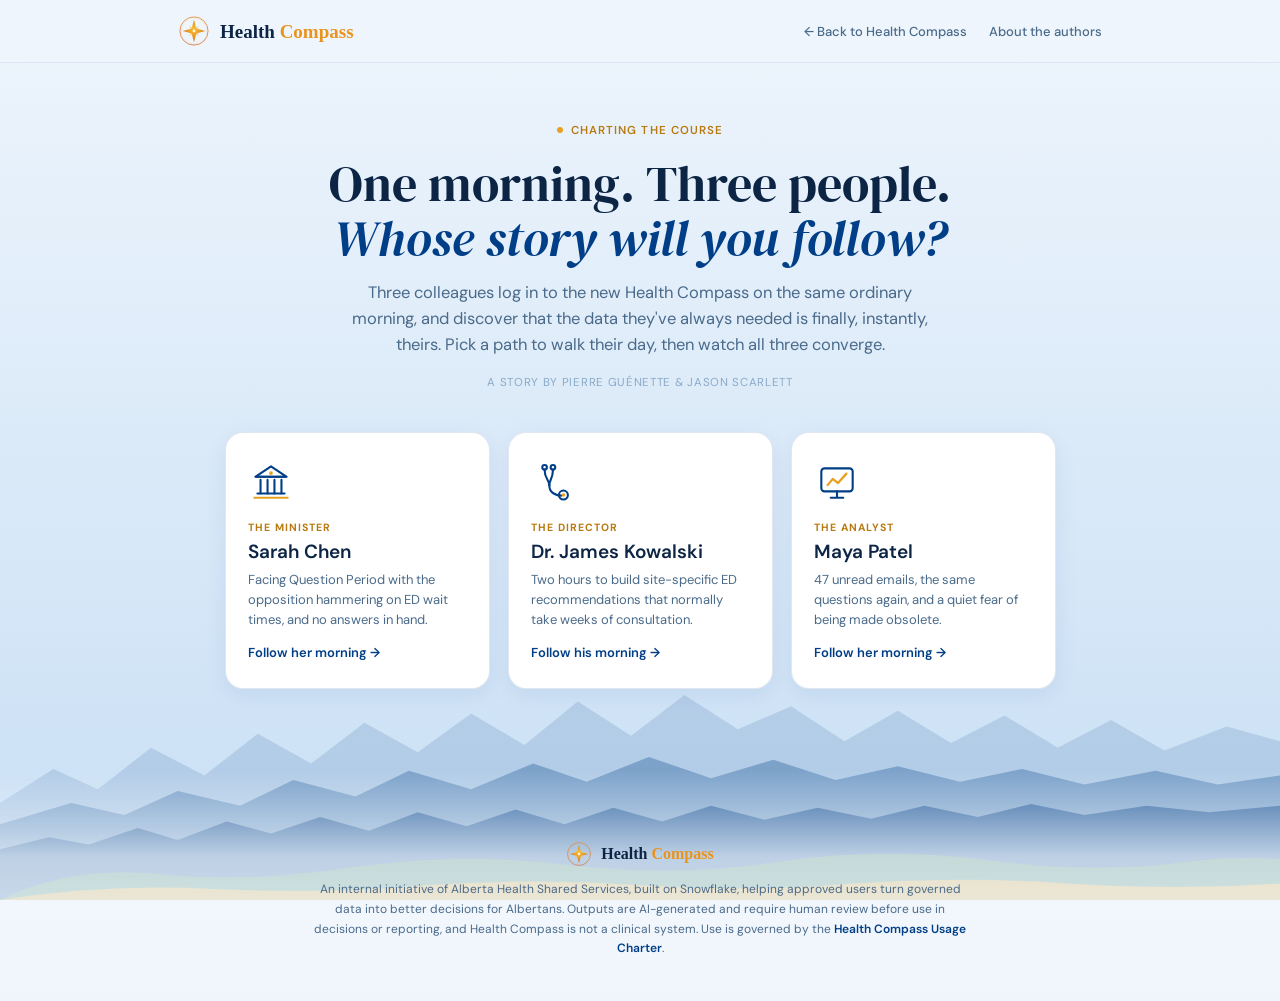
==== charting-the-course.html @ d817d2b7 "final renaming" ====
<!DOCTYPE html>
<html lang="en">
<head>
<meta charset="UTF-8">
<meta name="viewport" content="width=device-width, initial-scale=1.0">
<title>Charting the Course | Alberta's Health Compass</title>
    <link rel="icon" type="image/svg+xml" href="[data-uri]">
<link rel="preconnect" href="https://fonts.googleapis.com">
<link rel="preconnect" href="https://fonts.gstatic.com" crossorigin>
<link href="https://fonts.googleapis.com/css2?family=DM+Sans:opsz,wght@9..40,300;9..40,400;9..40,500;9..40,600&family=DM+Serif+Display:ital@0;1&display=swap" rel="stylesheet">
<style>
*,*::before,*::after{margin:0;padding:0;box-sizing:border-box;}
:root{
  --sky-top:#EEF5FC;--sky-bottom:#C8DFF5;--blue:#003F87;--blue-mid:#1A5EA8;
  --gold:#E8A020;--gold-dark:#B87A10;--brand-orange:#E8941F;--navy:#0D2545;
  --text-muted:#4A6A8A;--text-subtle:#8AAAC8;--white:#fff;--card-border:rgba(0,63,135,0.12);
}
html{scroll-behavior:smooth;}
body{font-family:'DM Sans',sans-serif;color:var(--navy);background:linear-gradient(180deg,var(--sky-top),var(--sky-bottom));background-attachment:fixed;min-height:100vh;display:flex;flex-direction:column;overflow-x:clip;}
.mountains{position:fixed;bottom:0;left:0;right:0;height:240px;pointer-events:none;z-index:0;}
.mountains svg{width:100%;height:100%;display:block;}
.wrap{position:relative;z-index:10;}
.site-footer{position:relative;z-index:10;margin-top:auto;}
.site-footer::before{content:'';position:absolute;inset:0;z-index:-1;background:linear-gradient(180deg,rgba(238,245,252,0) 0%,rgba(238,245,252,0.75) 38%,rgba(238,245,252,0.92) 100%);pointer-events:none;}
.footer-inner{max-width:720px;margin:0 auto;padding:72px 28px 42px;display:flex;flex-direction:column;align-items:center;text-align:center;gap:13px;}
.footer-mark{display:flex;align-items:center;gap:9px;}
.footer-mark svg{width:26px;height:26px;}
.footer-mark .fwm{font-family:Georgia,serif;font-size:16px;font-weight:700;line-height:1;}
.footer-mark .fwm .h{color:var(--navy);}
.footer-mark .fwm .c{color:#E8941F;}
.footer-statement{font-size:12px;color:var(--text-muted);line-height:1.65;max-width:660px;}
.footer-statement a{color:var(--blue);font-weight:600;text-decoration:none;}
.footer-statement a:hover{text-decoration:underline;}
@media (max-width:820px){.footer-inner{padding:52px 24px 34px;}.mountains{height:160px;}}

/* header */
.topbar{position:sticky;top:0;z-index:300;background:rgba(238,245,252,0.86);backdrop-filter:blur(10px);border-bottom:1px solid rgba(0,63,135,0.07);}
.topbar-inner{max-width:980px;margin:0 auto;padding:15px 28px;display:flex;justify-content:space-between;align-items:center;}
.brand{display:flex;align-items:center;gap:10px;text-decoration:none;}
.topnav{display:flex;align-items:center;gap:22px;}
.brand .mark{width:32px;height:32px;}
.brand .wm{font-family:Georgia,serif;font-size:19px;font-weight:700;line-height:1;}
.brand .wm .h{color:var(--navy);}.brand .wm .c{color:var(--brand-orange);}
.topbar a{font-size:13px;color:var(--text-muted);text-decoration:none;font-weight:500;cursor:pointer;}
.topbar a:hover{color:var(--blue);}

.wrap{max-width:980px;margin:0 auto;padding:0 28px;}

/* chooser */
.chooser{padding:54px 0 80px;text-align:center;}
.eyebrow{display:inline-flex;align-items:center;gap:8px;font-size:11.5px;font-weight:600;letter-spacing:0.09em;text-transform:uppercase;color:var(--gold-dark);margin-bottom:18px;}
.eyebrow .dot{width:6px;height:6px;border-radius:50%;background:var(--gold);}
.chooser h1{font-family:'DM Serif Display',serif;font-weight:400;font-size:50px;line-height:1.1;color:var(--navy);margin-bottom:14px;}
.chooser h1 em{font-style:italic;color:var(--blue);}
.chooser .lead{font-size:16.5px;color:var(--text-muted);max-width:600px;margin:0 auto 16px;line-height:1.6;}
.chooser .byline{font-size:11.5px;letter-spacing:0.06em;text-transform:uppercase;color:var(--text-subtle);margin-bottom:42px;}
.picks{display:flex;gap:18px;justify-content:center;flex-wrap:wrap;}
.pick{flex:1;min-width:230px;max-width:265px;background:var(--white);border:1px solid var(--card-border);border-radius:18px;padding:26px 22px;cursor:pointer;text-align:left;transition:transform .2s,box-shadow .2s,border-color .2s;box-shadow:0 6px 22px rgba(0,63,135,0.08);}
.pick:hover{transform:translateY(-4px);box-shadow:0 14px 36px rgba(0,63,135,0.16);border-color:var(--gold);}
.pick .ic{width:46px;height:46px;margin-bottom:16px;}
.pick .role{font-size:10.5px;font-weight:700;letter-spacing:0.1em;text-transform:uppercase;color:var(--gold-dark);margin-bottom:5px;}
.pick h3{font-size:19px;font-weight:600;color:var(--navy);margin-bottom:6px;}
.pick p{font-size:13px;color:var(--text-muted);line-height:1.55;}
.pick .go{margin-top:14px;font-size:13px;font-weight:600;color:var(--blue);display:inline-flex;align-items:center;gap:6px;}

/* story view */
.story{display:none;}
.story.active{display:block;}
.switchbar{position:sticky;top:59px;z-index:120;display:flex;gap:8px;justify-content:center;background:rgba(238,245,252,0.92);backdrop-filter:blur(10px);padding:12px;margin:0 -28px 26px;flex-wrap:wrap;border-bottom:1px solid rgba(0,63,135,0.06);}
.switchbar button{font-family:'DM Sans',sans-serif;font-size:12.5px;font-weight:600;color:var(--text-muted);background:transparent;border:1px solid var(--card-border);border-radius:50px;padding:8px 15px;cursor:pointer;transition:all .2s;display:inline-flex;align-items:center;gap:7px;}
.switchbar button.on{background:var(--blue);color:#fff;border-color:var(--blue);}
.switchbar button:hover:not(.on){border-color:var(--gold);}
.switchbar button .mini{width:15px;height:15px;}
.switchbar .restart{color:var(--gold-dark);border-color:rgba(232,160,32,0.4);}

.grid{display:grid;grid-template-columns:250px 1fr;gap:46px;align-items:start;padding-bottom:30px;}
.clockcol{position:sticky;top:130px;align-self:start;}
.clock{width:210px;height:210px;margin:0 auto;}
.hand{transform-box:fill-box;transform-origin:bottom center;}
.digital{text-align:center;margin-top:16px;}
.digital .time{font-family:'DM Serif Display',serif;font-size:32px;color:var(--blue);line-height:1;}
.digital .meridiem{font-size:12px;color:var(--text-subtle);margin-top:2px;letter-spacing:0.1em;}
.digital .act{font-size:10.5px;font-weight:700;letter-spacing:0.12em;text-transform:uppercase;color:var(--gold-dark);margin-top:12px;}

.phead{text-align:left;margin-bottom:26px;}
.phead .ic{width:50px;height:50px;margin-bottom:12px;}
.phead .role{font-size:11px;font-weight:700;letter-spacing:0.1em;text-transform:uppercase;color:var(--gold-dark);}
.phead h2{font-family:'DM Serif Display',serif;font-size:34px;color:var(--navy);font-weight:400;line-height:1.1;}
.phead .place{font-size:13px;color:var(--text-subtle);font-style:italic;margin-top:3px;}

.act-divider{margin:34px 0 20px;}
.act-divider .num{font-size:11px;font-weight:700;letter-spacing:0.14em;text-transform:uppercase;color:var(--gold-dark);}
.act-divider .title{font-family:'DM Serif Display',serif;font-style:italic;font-size:27px;color:var(--blue);margin-top:2px;}
.act-divider .tease{font-size:13.5px;color:var(--text-muted);margin-top:7px;line-height:1.5;}

.beat{background:var(--white);border:1px solid var(--card-border);border-radius:16px;padding:24px 26px;margin-bottom:20px;box-shadow:0 8px 28px rgba(0,63,135,0.08);opacity:0;transform:translateY(22px);transition:opacity .6s ease,transform .6s ease;}
.beat.in{opacity:1;transform:none;}
.beat .stamp{display:inline-flex;align-items:center;gap:9px;font-size:12px;font-weight:600;color:var(--gold-dark);margin-bottom:10px;}
.beat .stamp .pin{width:8px;height:8px;border-radius:50%;background:var(--gold);box-shadow:0 0 0 4px rgba(232,160,32,0.18);}
.beat h4{font-size:18px;font-weight:600;color:var(--navy);letter-spacing:-0.01em;margin-bottom:3px;}
.beat .place{font-size:12.5px;color:var(--text-subtle);font-style:italic;margin-bottom:13px;}
.beat p{font-size:14px;line-height:1.66;color:#36506B;margin-bottom:11px;}
.beat p:last-child{margin-bottom:0;}
.beat .who{color:var(--navy);font-weight:600;}

/* chat exchange */
.chat{background:#F4F9FE;border-left:3px solid var(--blue);border-radius:0 10px 10px 0;padding:14px 16px;margin:13px 0;}
.chat .q{color:var(--blue);font-weight:600;font-style:italic;font-size:13.5px;display:block;margin-bottom:9px;}
.chat .a{color:var(--text-muted);font-size:13px;line-height:1.6;}
.chat .a b{color:var(--navy);font-weight:600;}

/* mini charts */
.chart-card{border:1px solid var(--card-border);border-radius:12px;padding:15px 16px 12px;margin:13px 0;background:#FCFDFF;}
.chart-card .ct{font-size:11px;font-weight:700;letter-spacing:0.06em;text-transform:uppercase;color:var(--blue-mid);margin-bottom:10px;}
.chart-card svg{width:100%;height:auto;display:block;}
.chart-card .cap{font-size:11.5px;color:var(--text-subtle);margin-top:8px;line-height:1.45;}
.legend{display:flex;gap:16px;margin-top:9px;font-size:11.5px;color:var(--text-muted);}
.legend span{display:inline-flex;align-items:center;gap:6px;}
.legend .sw{width:14px;height:3px;border-radius:2px;}

/* priority list */
.prio{list-style:none;margin:6px 0 4px;}
.prio li{display:flex;gap:11px;align-items:flex-start;padding:10px 0;border-bottom:1px solid #EDF3FA;font-size:13.5px;line-height:1.5;color:#36506B;}
.prio li:last-child{border-bottom:none;}
.badge{flex-shrink:0;font-size:9.5px;font-weight:700;letter-spacing:0.05em;text-transform:uppercase;padding:3px 8px;border-radius:50px;margin-top:1px;}
.badge.crit{background:#FBE4DD;color:#B23B17;}
.badge.high{background:#FCEFD2;color:#A9740C;}
.badge.med{background:#E1ECF8;color:#2C5C97;}
.prio b{color:var(--navy);}

/* stat row */
.stats{display:flex;gap:12px;margin:13px 0;flex-wrap:wrap;}
.stat{flex:1;min-width:120px;background:#F4F9FE;border-radius:10px;padding:13px 15px;border-left:3px solid var(--gold);}
.stat .n{font-family:'DM Serif Display',serif;font-size:24px;color:var(--blue);line-height:1;}
.stat .l{font-size:11.5px;color:var(--text-muted);margin-top:5px;line-height:1.4;}

/* Maya's email, the hopeful centerpiece */
.email{position:relative;border-radius:18px;padding:2px;background:linear-gradient(135deg,var(--gold),#F8C13A,var(--blue));box-shadow:0 16px 44px rgba(0,63,135,0.18);margin:8px 0 6px;}
.email-inner{background:#fff;border-radius:16px;overflow:hidden;}
.email-bar{background:linear-gradient(90deg,var(--navy),var(--blue));color:#fff;padding:15px 22px;}
.email-bar .frm{font-size:12px;opacity:0.85;}
.email-bar .subj{font-family:'DM Serif Display',serif;font-size:20px;margin-top:3px;}
.email-body{padding:22px 24px;}
.email-body p{font-size:14px;line-height:1.7;color:#33506C;margin-bottom:13px;}
.email-body .hope{font-size:15.5px;line-height:1.65;color:var(--navy);font-weight:500;background:rgba(232,160,32,0.10);border-left:3px solid var(--gold);border-radius:0 10px 10px 0;padding:13px 16px;margin:4px 0 15px;}
.email-body .sig{font-family:'DM Serif Display',serif;font-style:italic;font-size:17px;color:var(--blue);margin-top:4px;}
.email-flag{display:inline-flex;align-items:center;gap:7px;font-size:11px;font-weight:700;letter-spacing:0.1em;text-transform:uppercase;color:var(--gold-dark);margin-bottom:10px;}

/* convergence */
.converge{margin:50px 0 0;padding:40px 34px;background:linear-gradient(180deg,rgba(0,63,135,0.05),rgba(232,160,32,0.07));border-radius:22px;text-align:center;}
.converge .tag{font-size:11px;font-weight:700;letter-spacing:0.14em;text-transform:uppercase;color:var(--gold-dark);margin-bottom:8px;}
.converge h3{font-family:'DM Serif Display',serif;font-style:italic;font-size:32px;color:var(--blue);margin-bottom:16px;}
.converge p{font-size:14.5px;line-height:1.68;color:#36506B;max-width:640px;margin:0 auto 13px;text-align:left;}
.converge .center{text-align:center;font-weight:600;color:var(--navy);font-size:17px;margin:24px auto 6px;}
.quote{background:rgba(255,255,255,0.7);border-left:3px solid var(--gold);border-radius:0 14px 14px 0;padding:24px 28px;text-align:left;max-width:660px;margin:24px auto;}
.quote p{font-family:'DM Serif Display',serif;font-style:italic;font-size:19px;line-height:1.5;color:var(--navy);margin:0;}
.needyou{max-width:640px;margin:24px auto 0;text-align:left;}
.needyou .line{font-size:13.5px;color:#36506B;line-height:1.6;padding:7px 0 7px 18px;border-left:2px solid var(--gold);margin-bottom:8px;}
.cta{display:inline-flex;align-items:center;gap:10px;background:var(--blue);color:#fff;font-size:15.5px;font-weight:600;padding:15px 32px;border-radius:50px;text-decoration:none;box-shadow:0 6px 20px rgba(0,63,135,0.25);margin-top:20px;}
.cta:hover{background:var(--blue-mid);}
.authors-link{display:block;margin-top:26px;font-size:13px;color:var(--blue);font-weight:600;cursor:pointer;}
.authors-link:hover{text-decoration:underline;}

/* authors modal */
.overlay{position:fixed;inset:0;background:rgba(13,37,69,0.55);backdrop-filter:blur(6px);display:none;align-items:center;justify-content:center;z-index:500;padding:24px;}
.overlay.show{display:flex;}
.modal{background:#fff;border-radius:16px;max-width:680px;width:100%;max-height:86vh;overflow:hidden;display:flex;flex-direction:column;box-shadow:0 24px 72px rgba(13,37,69,0.25);}
.modal-head{background:var(--blue);color:#fff;padding:16px 24px;display:flex;justify-content:space-between;align-items:center;}
.modal-head h2{font-family:'DM Serif Display',serif;font-size:20px;font-weight:400;}
.modal-head button{background:none;border:none;color:rgba(255,255,255,0.75);font-size:22px;cursor:pointer;line-height:1;}
.modal-head button:hover{color:#fff;}
.modal-body{padding:24px;overflow-y:auto;}
.author{display:flex;gap:16px;margin-bottom:22px;}
.author:last-child{margin-bottom:0;}
.author .av{width:54px;height:54px;border-radius:50%;background:linear-gradient(135deg,var(--blue),var(--blue-mid));color:#fff;display:flex;align-items:center;justify-content:center;font-family:'DM Serif Display',serif;font-size:22px;flex-shrink:0;}
.author h3{font-size:16px;color:var(--navy);margin-bottom:2px;}
.author .ti{font-size:12px;color:var(--gold-dark);font-weight:600;margin-bottom:8px;}
.author p{font-size:13px;line-height:1.6;color:var(--text-muted);}
.copyright{text-align:center;font-size:11px;color:var(--text-subtle);padding:20px;}



@media (max-width:820px){
  .grid{grid-template-columns:1fr;gap:0;}
  .clockcol{position:sticky;top:108px;z-index:90;background:rgba(238,245,252,0.94);backdrop-filter:blur(8px);border-radius:14px;padding:10px 0 6px;margin-bottom:14px;display:flex;align-items:center;justify-content:center;gap:18px;}
  .clock{width:90px;height:90px;margin:0;}
  .digital{margin-top:0;text-align:left;}
  .digital .time{font-size:24px;}.digital .act{margin-top:4px;}
  .switchbar{top:59px;}
  .chooser h1{font-size:34px;}
}
@media (prefers-reduced-motion:reduce){
  html{scroll-behavior:auto;}
  .beat{opacity:1;transform:none;transition:none;}
  .hand{transition:none!important;}
}
</style>
</head>
<body>

<div class="mountains" aria-hidden="true">
        <svg viewBox="0 0 1440 260" preserveAspectRatio="none" xmlns="http://www.w3.org/2000/svg">
            <path d="M0 260 L0 155 L60 118 L110 140 L170 95 L230 125 L290 80 L350 112 L410 68 L470 100 L530 58 L590 92 L650 45 L710 82 L770 38 L830 75 L890 50 L950 88 L1010 55 L1070 90 L1130 60 L1190 95 L1250 65 L1310 98 L1380 72 L1440 88 L1440 260 Z" fill="#003F87" opacity="0.13"/>
            <path d="M0 260 L0 178 L80 155 L140 168 L200 142 L270 158 L330 130 L400 148 L460 120 L530 140 L600 112 L660 132 L730 105 L800 128 L870 108 L940 130 L1010 115 L1080 132 L1150 118 L1220 135 L1300 120 L1370 135 L1440 125 L1440 260 Z" fill="#003F87" opacity="0.30"/>
            <path d="M0 260 L0 205 L55 192 L100 200 L155 182 L200 195 L255 175 L305 188 L360 170 L415 185 L470 165 L525 180 L580 162 L635 178 L690 160 L745 175 L800 158 L860 173 L920 160 L980 172 L1040 158 L1100 170 L1160 156 L1220 168 L1290 158 L1360 165 L1440 158 L1440 260 Z" fill="#003F87" opacity="0.62"/>
            <path d="M0 260 Q80 222 180 232 Q280 242 400 224 Q520 208 640 222 Q760 236 880 218 Q1000 202 1120 218 Q1240 232 1340 218 Q1390 212 1440 216 L1440 260 Z" fill="#4E8A72"/>
            <path d="M0 260 Q120 242 240 248 Q360 254 480 244 Q600 236 720 244 Q840 252 960 242 Q1080 234 1200 242 Q1320 250 1440 242 L1440 260 Z" fill="#DCAA38"/>
        </svg>
    </div>


<div class="topbar"><div class="topbar-inner">
  <a class="brand" href="index.html" title="Back to Health Compass">
    <svg class="mark" viewBox="0 0 512 512" xmlns="http://www.w3.org/2000/svg"><defs><radialGradient id="bg" cx="50%" cy="42%" r="62%"><stop offset="0%" stop-color="#F8C13A"/><stop offset="55%" stop-color="#E8941F"/><stop offset="100%" stop-color="#D9663B"/></radialGradient></defs><circle cx="256" cy="256" r="225" fill="none" stroke="url(#bg)" stroke-width="13"/><circle cx="256" cy="256" r="200" fill="none" stroke="#E8941F" stroke-width="4" stroke-dasharray="6 9" opacity="0.75"/><polygon points="335,177 280.6,256 335,335 256,280.6 177,335 231.4,256 177,177 256,231.4" fill="#F8C13A" opacity="0.9"/><polygon points="256,75.8 294.2,217.8 436.2,256 294.2,294.2 256,436.2 217.8,294.2 75.8,256 217.8,217.8" fill="url(#bg)"/><circle cx="256" cy="256" r="23" fill="#FFF6E0"/></svg>
    <span class="wm"><span class="h">Health</span> <span class="c">Compass</span></span>
  </a>
  <div class="topnav">
    <a href="index.html">&larr; Back to Health Compass</a>
    <a onclick="openAuthors()">About the authors</a>
  </div>
</div></div>

<div class="wrap">
  <!-- CHOOSER -->
  <div class="chooser" id="chooser">
    <div class="eyebrow"><span class="dot"></span>Charting the Course</div>
    <h1>One morning. Three people.<br><em>Whose story will you follow?</em></h1>
    <p class="lead">Three colleagues log in to the new Health Compass on the same ordinary morning, and discover that the data they've always needed is finally, instantly, theirs. Pick a path to walk their day, then watch all three converge.</p>
    <div class="byline">A story by Pierre Guénette &amp; Jason Scarlett</div>
    <div class="picks">
      <div class="pick" onclick="openPath('minister')">
        <div class="ic" id="ic-min"></div>
        <div class="role">The Minister</div>
        <h3>Sarah Chen</h3>
        <p>Facing Question Period with the opposition hammering on ED wait times, and no answers in hand.</p>
        <div class="go">Follow her morning →</div>
      </div>
      <div class="pick" onclick="openPath('director')">
        <div class="ic" id="ic-dir"></div>
        <div class="role">The Director</div>
        <h3>Dr. James Kowalski</h3>
        <p>Two hours to build site-specific ED recommendations that normally take weeks of consultation.</p>
        <div class="go">Follow his morning →</div>
      </div>
      <div class="pick" onclick="openPath('analyst')">
        <div class="ic" id="ic-ana"></div>
        <div class="role">The Analyst</div>
        <h3>Maya Patel</h3>
        <p>47 unread emails, the same questions again, and a quiet fear of being made obsolete.</p>
        <div class="go">Follow her morning →</div>
      </div>
    </div>
  </div>

  <!-- STORY -->
  <div class="story" id="storyView">
    <div class="switchbar" id="switchbar"></div>
    <div class="grid">
      <div class="clockcol">
        <svg class="clock" viewBox="0 0 200 200" xmlns="http://www.w3.org/2000/svg">
          <defs><radialGradient id="cg" cx="50%" cy="42%" r="62%"><stop offset="0%" stop-color="#F8C13A"/><stop offset="55%" stop-color="#E8941F"/><stop offset="100%" stop-color="#D9663B"/></radialGradient></defs>
          <circle cx="100" cy="100" r="92" fill="#fff" stroke="url(#cg)" stroke-width="5"/>
          <circle cx="100" cy="100" r="80" fill="none" stroke="#003F87" stroke-width="1.5" stroke-dasharray="2 7.5" opacity="0.5"/>
          <g id="ticks"></g>
          <line id="hourHand" class="hand" x1="100" y1="100" x2="100" y2="58" stroke="#003F87" stroke-width="5" stroke-linecap="round"/>
          <line id="minHand" class="hand" x1="100" y1="100" x2="100" y2="40" stroke="#E8941F" stroke-width="3.5" stroke-linecap="round"/>
          <circle cx="100" cy="100" r="6" fill="#003F87"/><circle cx="100" cy="100" r="2.5" fill="#FFF6E0"/>
        </svg>
        <div class="digital">
          <div class="time" id="dTime">7:30</div>
          <div class="meridiem" id="dMer">AM</div>
          <div class="act" id="dAct">Act One</div>
        </div>
      </div>
      <div class="beatscol" id="pathBody"></div>
    </div>

    <!-- shared convergence -->
    <div class="converge">
      <div class="tag">Act Three · The paths converge</div>
      <h3>True North</h3>
      <p>By late afternoon, something remarkable was sweeping through Alberta's health system. Minister Chen prepared a Question Period response backed by data she'd explored herself, when challenged, she could speak with confidence because she'd traced the patterns, not read someone else's summary. Dr. Kowalski didn't just present; he launched a task force to redesign ED scheduling. Asked how long it took, he said "About an hour this morning, on my own." The room fell silent, then: "If we can answer this quickly, we need to be asking <span class="who">harder</span> questions."</p>
      <p>And across the system, hundreds of others were having their own revelations. A primary-care director found that attachment rates masked patients leaving within six months. An EMS manager found response targets met on average but with dangerous variation. A cancer planner found acceptable aggregate screening hiding real geographic disparities. <span class="who">These weren't just people getting answers, they were people asking better questions, moving from reactive management to proactive leadership.</span></p>
      <div class="quote"><p>"The goal is not to replace human judgment with artificial intelligence, but to augment human intelligence with artificial capability. The questions that matter most still require human wisdom, we're making the answers easier to find."</p></div>
      <p class="center">6:00 PM. Three screens go dark. The work doesn't stop.</p>
      <p>None of what happened today was magic. It worked because, long before this ordinary morning, a stubborn handful of data owners, engineers, stewards, and analysts decided that "good enough" data was no longer good enough. They cleaned fields no one thanked them for. They argued over the true definition of "admission." They stayed late to make sure Calgary and Edmonton spoke the same language as Grande Prairie and Lethbridge. <span class="who">They are still out there, and they are tired of carrying the weight alone.</span></p>
      <div class="needyou">
        <div class="line">If you're an <b>application owner</b> who winces every time someone says "the data is wrong"…</div>
        <div class="line">If you're a <b>data engineer</b> who wants the tables you build to change a Minister's answer in Question Period…</div>
        <div class="line">If you're an <b>analyst</b> exhausted from answering the same report different ways, who dreams of deeper, meaningful work…</div>
        <div class="line">If you're a <b>clinician or manager</b> who never knows exactly why your numbers don't match the provincial ones…</div>
      </div>
      <p class="center">We need you.</p>
      <p style="text-align:center;">The data is waiting. The Health Compass is ready. Your colleagues are already contributing.</p>
      <a class="cta" href="https://teams.microsoft.com/l/entity/81fef3a6-72aa-4648-a763-de824aeafb7d/_djb2_msteams_prefix_765039569?context=%7B%22channelId%22%3A%2219%3AXLKrdw8h-34jPKt1b6PFGFiIVzLABgse3x3Lj-J4nuE1%40thread.tacv2%22%7D&amp;tenantId=11930486-b470-48f2-9166-3f0cc3087727" target="_blank" rel="noopener">Express your interest<svg width="16" height="16" viewBox="0 0 24 24" fill="none" stroke="#fff" stroke-width="2.5" stroke-linecap="round"><path d="M5 12h14M13 6l6 6-6 6"/></svg></a>
      <span class="authors-link" onclick="openAuthors()">About the authors →</span>
    </div>
  </div>
</div>

<!-- AUTHORS MODAL -->
<div class="overlay" id="authorsModal">
  <div class="modal">
    <div class="modal-head"><h2>About the Authors</h2><button onclick="closeAuthors()" aria-label="Close">&times;</button></div>
    <div class="modal-body">
      <div class="author">
        <div class="av">PG</div>
        <div>
          <h3>Pierre Guénette</h3>
          <div class="ti">Lead, Data Analytics Enablement · Health Shared Services</div>
          <p>With more than 14 years in healthcare analytics, Pierre embraces the challenge of extracting the narratives hidden inside complex datasets, rooted in economics training that instilled a systems-level view of healthcare data. Prioritizing user adoption, he redesigned an end-of-life reporting process to align with physician workflows, cutting reporting time from a week to hours, and contributed to a continuing-care clinical software upgrade nominated for the AHS President's Excellence Award. He holds a BSocSc in Economics (University of Ottawa) and an MA in Economics (University of Calgary).</p>
        </div>
      </div>
      <div class="author">
        <div class="av">JS</div>
        <div>
          <h3>Jason Scarlett</h3>
          <div class="ti">Executive Director, Enterprise Data Engineering · Health Shared Services</div>
          <p>Jason supports a province-wide data ecosystem used by more than 500 analysts and 20,000 users. His passion for clear data communication began in 2007, when a cardiac surgery project succeeded only after a better visualization revealed the insight. Across nearly two decades in healthcare he has advanced visual analytics, cloud and AI adoption, and provincial data literacy. Before healthcare he spent five years in manufacturing, designing Western Canada's largest plant. He holds a PhD in Engineering (University of Calgary) and received the Queen Elizabeth II Platinum Jubilee Medal for his contributions during COVID-19.</p>
        </div>
      </div>
      <div class="copyright">© 2026 Pierre Guénette and Jason Scarlett. All rights reserved.</div>
    </div>
  </div>
</div>

<script>
/* ---------- icons ---------- */
const ICONS={
 min:'<svg viewBox="0 0 44 44" fill="none"><path d="M7 17 L22 7 L37 17 Z" stroke="#003F87" stroke-width="2" stroke-linejoin="round"/><circle cx="22" cy="13.5" r="1.8" fill="#E8A020"/><line x1="8" y1="17" x2="36" y2="17" stroke="#003F87" stroke-width="2" stroke-linecap="round"/><g stroke="#003F87" stroke-width="2" stroke-linecap="round"><line x1="12" y1="20" x2="12" y2="33"/><line x1="18.7" y1="20" x2="18.7" y2="33"/><line x1="25.3" y1="20" x2="25.3" y2="33"/><line x1="32" y1="20" x2="32" y2="33"/></g><line x1="9" y1="33" x2="35" y2="33" stroke="#003F87" stroke-width="2" stroke-linecap="round"/><line x1="6" y1="37" x2="38" y2="37" stroke="#E8A020" stroke-width="2" stroke-linecap="round"/></svg>',
 dir:'<svg viewBox="0 0 44 44" fill="none"><circle cx="13" cy="8" r="2.2" stroke="#003F87" stroke-width="2"/><circle cx="21" cy="8" r="2.2" stroke="#003F87" stroke-width="2"/><path d="M13 10.2 C13 19 17.5 20 17.5 25" stroke="#003F87" stroke-width="2" stroke-linecap="round"/><path d="M21 10.2 C21 19 17.5 20 17.5 25" stroke="#003F87" stroke-width="2" stroke-linecap="round"/><path d="M17.5 25 C17.5 33 25 35 29 35" stroke="#003F87" stroke-width="2" stroke-linecap="round"/><circle cx="31" cy="34.5" r="4.3" stroke="#003F87" stroke-width="2"/><circle cx="31" cy="34.5" r="1.7" fill="#E8A020"/></svg>',
 ana:'<svg viewBox="0 0 44 44" fill="none"><rect x="7" y="9" width="30" height="22" rx="3" stroke="#003F87" stroke-width="2"/><path d="M13 25 L18 19 L23 23 L31 14" stroke="#E8A020" stroke-width="2.2" stroke-linecap="round" stroke-linejoin="round"/><path d="M16 37 H28 M22 31 V37" stroke="#003F87" stroke-width="2" stroke-linecap="round"/></svg>'
};
document.getElementById('ic-min').innerHTML=ICONS.min;
document.getElementById('ic-dir').innerHTML=ICONS.dir;
document.getElementById('ic-ana').innerHTML=ICONS.ana;

/* ---------- charts ---------- */

const statsAdmission=`<div class="stats">
<div class="stat"><div class="n">+4–6 pts</div><div class="l">Calgary admission rate above Edmonton</div></div>
<div class="stat"><div class="n">10.6 → 12.7%</div><div class="l">Edmonton admission rate as acuity rose</div></div></div>`;

const prioList=`<ul class="prio">
<li><span class="badge crit">Critical</span><div><b>Peak-hour capacity management</b>, 10–11 AM demand surges identified.</div></li>
<li><span class="badge high">High</span><div><b>Admission process bottlenecks</b>, 18.8% admission rate well above peer average.</div></li>
<li><span class="badge med">Medium</span><div><b>LWBS reduction</b>, 9.4% left-without-being-seen affects satisfaction &amp; outcomes.</div></li></ul>`;

const chartArrivals=`<div class="chart-card"><div class="ct">Average Arrivals vs Assessments per Hour</div>
<svg viewBox="0 0 700 384"><line x1="58" y1="344.0" x2="678" y2="344.0" stroke="#EAEFF4" stroke-width="1"/><text x="50" y="347.5" font-size="11" fill="#9DB4CC" text-anchor="end">0</text><line x1="58" y1="312.9" x2="678" y2="312.9" stroke="#EAEFF4" stroke-width="1"/><text x="50" y="316.4" font-size="11" fill="#9DB4CC" text-anchor="end">2</text><line x1="58" y1="281.8" x2="678" y2="281.8" stroke="#EAEFF4" stroke-width="1"/><text x="50" y="285.3" font-size="11" fill="#9DB4CC" text-anchor="end">4</text><line x1="58" y1="250.7" x2="678" y2="250.7" stroke="#EAEFF4" stroke-width="1"/><text x="50" y="254.2" font-size="11" fill="#9DB4CC" text-anchor="end">6</text><line x1="58" y1="219.6" x2="678" y2="219.6" stroke="#EAEFF4" stroke-width="1"/><text x="50" y="223.1" font-size="11" fill="#9DB4CC" text-anchor="end">8</text><line x1="58" y1="188.4" x2="678" y2="188.4" stroke="#EAEFF4" stroke-width="1"/><text x="50" y="191.9" font-size="11" fill="#9DB4CC" text-anchor="end">10</text><line x1="58" y1="157.3" x2="678" y2="157.3" stroke="#EAEFF4" stroke-width="1"/><text x="50" y="160.8" font-size="11" fill="#9DB4CC" text-anchor="end">12</text><line x1="58" y1="126.2" x2="678" y2="126.2" stroke="#EAEFF4" stroke-width="1"/><text x="50" y="129.7" font-size="11" fill="#9DB4CC" text-anchor="end">14</text><line x1="58" y1="95.1" x2="678" y2="95.1" stroke="#EAEFF4" stroke-width="1"/><text x="50" y="98.6" font-size="11" fill="#9DB4CC" text-anchor="end">16</text><line x1="58" y1="64.0" x2="678" y2="64.0" stroke="#EAEFF4" stroke-width="1"/><text x="50" y="67.5" font-size="11" fill="#9DB4CC" text-anchor="end">18</text><text x="58.0" y="361" font-size="11" fill="#9DB4CC" text-anchor="middle">0</text><text x="111.9" y="361" font-size="11" fill="#9DB4CC" text-anchor="middle">2</text><text x="165.8" y="361" font-size="11" fill="#9DB4CC" text-anchor="middle">4</text><text x="219.7" y="361" font-size="11" fill="#9DB4CC" text-anchor="middle">6</text><text x="273.7" y="361" font-size="11" fill="#9DB4CC" text-anchor="middle">8</text><text x="327.6" y="361" font-size="11" fill="#9DB4CC" text-anchor="middle">10</text><text x="381.5" y="361" font-size="11" fill="#9DB4CC" text-anchor="middle">12</text><text x="435.4" y="361" font-size="11" fill="#9DB4CC" text-anchor="middle">14</text><text x="489.3" y="361" font-size="11" fill="#9DB4CC" text-anchor="middle">16</text><text x="543.2" y="361" font-size="11" fill="#9DB4CC" text-anchor="middle">18</text><text x="597.1" y="361" font-size="11" fill="#9DB4CC" text-anchor="middle">20</text><text x="651.0" y="361" font-size="11" fill="#9DB4CC" text-anchor="middle">22</text><text x="368" y="379" font-size="12" fill="#6A86A4" text-anchor="middle">Hour of Day</text><text transform="translate(15,204) rotate(-90)" font-size="12" fill="#6A86A4" text-anchor="middle">Average Count per Hour</text><polyline points="58.0,199.3 85.0,235.1 111.9,263.1 138.9,277.1 165.8,283.3 192.8,286.4 219.7,247.6 246.7,238.2 273.7,250.7 300.6,224.2 327.6,200.9 354.5,196.2 381.5,188.4 408.4,185.3 435.4,210.2 462.3,188.4 489.3,186.9 516.3,157.3 543.2,176.0 570.2,172.9 597.1,171.3 624.1,200.9 651.0,188.4 678.0,194.7" fill="none" stroke="#E0A11E" stroke-width="2.5" stroke-linejoin="round"/><polyline points="58.0,224.2 85.0,249.1 111.9,266.2 138.9,272.4 165.8,278.7 192.8,277.1 219.7,274.0 246.7,238.2 273.7,199.3 300.6,176.0 327.6,157.3 354.5,84.2 381.5,129.3 408.4,132.4 435.4,120.0 462.3,138.7 489.3,151.1 516.3,165.1 543.2,157.3 570.2,155.8 597.1,188.4 624.1,190.0 651.0,188.4 678.0,216.4" fill="none" stroke="#2E6FD6" stroke-width="2.5" stroke-linejoin="round"/></svg>
<div class="legend"><span><span class="sw" style="background:#2E6FD6"></span>Average Arrivals</span><span><span class="sw" style="background:#E0A11E"></span>Average Assessments</span></div>
<div class="cap">Arrivals (blue) outpace assessment capacity (gold) through the late-morning surge, peaking near 11&nbsp;AM, the chart Dr. Kowalski pasted straight into his presentation.</div></div>`;


/* ---------- story data ---------- */
const PATHS={
 minister:{icon:ICONS.min,role:'The Minister',name:'Minister Sarah Chen',place:"Minister's Office · Legislature Building",
  beats:[
   {t:'07:30',act:'Act One',acth:'Without a Compass',tease:'Short on time and data, with Question Period looming.',
    title:'The Minister, short on time and data', place:"Minister's Office · Legislature Building",
    html:`<p>Minister Chen sat reviewing briefing notes for Question Period. The opposition had been hammering on emergency department wait times, and she needed concrete answers fast.</p>
    <p>"We need to understand the acuity trends," she told her deputy. "Are we actually seeing more urgent patients, or are wait times up for other reasons? And how does Edmonton compare to Calgary over the past decade?"</p>
    <p>In the past, this would trigger a cascade: a request to the analytics team, a wait of several days, back-and-forth emails, then a static report that only prompted more questions. <span class="who">But today was different.</span></p>
    <p>Her deputy pulled up a laptop. "Minister, you now have access to the new Health Compass. Why not ask it directly?" She hesitated, she'd heard these promises before. "Does this actually work?" "Only one way to find out."</p>`},
   {t:'08:00',act:'Act Two',acth:'First Bearing',tease:'One question. An answer in under a minute.',
    title:'The Minister tries her first question', place:'Health Compass · chat interface',
    html:`<p>A clean chat interface greeted her. She typed her prompt naturally, the way she'd ask an analyst:</p>
    <div class="chat"><span class="q">"How has patient acuity in emergency differed between Edmonton and Calgary over the last 15 years?"</span>
    <span class="a">Based on CTAS data (2009–2024): Calgary has consistently treated a higher proportion of high-acuity patients, while Edmonton has shifted notably upward, from <b>16% (2010) to 29% (2025)</b>. COVID-19 (2020–21) temporarily increased high-acuity shares in both zones.</span></div>
    <p>She'd half-expected an error. Instead, context and caveats she might have missed in a plain table. She immediately followed up:</p>
    <div class="chat"><span class="q">"Show me the correlation with admission rates."</span>
    <span class="a">Calgary's higher acuity correlates with <b>4–6 points higher admission rates</b> than Edmonton. As Edmonton's acuity rose 16% → 29%, its admission rate climbed <b>10.6% → 12.7%</b>, pointing to possible care-model differences such as Urgent Care capacity.</span></div>
    ${statsAdmission}
    <p>She was already formulating her Question Period response, and she had five more questions she wanted to ask. <span class="who">For the first time in years, she understood the data because she'd explored it herself.</span></p>`},
   {t:'16:30',act:'Act Three',acth:'True North',tease:'Confidence she earned herself.',
    title:'Question Period, on her own terms', place:'Legislature',
    html:`<p>By Question Period, Minister Chen had a comprehensive response backed by data she'd explored herself. She understood the nuances because she'd asked the follow-ups and traced the patterns. <span class="who">When challenged, she spoke with confidence, because she'd done the analysis herself, not read someone else's summary.</span></p>`}
  ]},
 director:{icon:ICONS.dir,role:'The Director',name:'Dr. James Kowalski',place:'Hospital Operations',
  beats:[
   {t:'08:30',act:'Act One',acth:'Without a Compass',tease:'Two hours to do weeks of work.',
    title:'A Director prepares for a critical meeting', place:"Dr. Kowalski's Office · Hospital Operations",
    html:`<p>Dr. Kowalski stared at the 10:30 leadership agenda and felt the knot tighten. <span class="who">Item 3: Emergency Department Flow Improvement, Present Site-Specific Recommendations.</span></p>
    <p>He didn't know where to start. Another hospital had finished the same project six months ago, but their ED served a different community, ran a different volume, supported different inpatient services. What worked there might not fit here at all. Formal consultation meant weeks of coordination, and he had two hours.</p>
    <p>Then he noticed yesterday's unread email: "Your access to the Health Compass has been approved." He had nothing to lose. <span class="who">"Worth a shot," he muttered, opening the interface.</span></p>`},
   {t:'09:00',act:'Act Two',acth:'First Bearing',tease:'He connects the dots, and feels like a clinician again.',
    title:'The Director finally connects the dots', place:'Health Compass · chat interface',
    html:`<p>He typed a broad question, expecting it to fail:</p>
    <div class="chat"><span class="q">"How would you improve flow through our emergency department?"</span>
    <span class="a">Priority improvement strategies, by impact:</span></div>
    ${prioList}
    <p>He leaned back, stunned. In under a minute the system had understood his flow question, identified front-door, mid-stream and back-door issues, and offered intelligent follow-ups. His presentation was writing itself, but more importantly, it sparked a new question:</p>
    <div class="chat"><span class="q">"How do hourly patient arrivals compare to our capacity to meet demand?"</span>
    <span class="a">Linking arrivals with physician assessment times reveals a sharp 10–11 AM mismatch:</span></div>
    ${chartArrivals}
    <p>He was no longer worried about his presentation; he was thinking about change, asking questions he'd always wanted to but never had the means to answer. <span class="who">He felt like a clinician again: diagnosing problems, testing hypotheses, discovering solutions.</span></p>`},
   {t:'16:30',act:'Act Three',acth:'True North',tease:'A 15-minute dive becomes a task force.',
    title:'The room falls silent', place:'Leadership meeting',
    html:`<p>Dr. Kowalski didn't just deliver the presentation, he initiated a task force to redesign the ED scheduling patterns he'd discovered. The board was impressed by insights that simply hadn't been surfaced before. One member asked how long it took his team to pull it together. <span class="who">"About an hour this morning, on my own."</span> The room fell silent. Then someone spoke up: "If we can answer these questions this quickly, we need to be asking <span class="who">harder</span> questions."</p>`}
  ]},
 analyst:{icon:ICONS.ana,role:'The Analyst',name:'Maya Patel',place:'Provincial Analytics Hub',
  beats:[
   {t:'09:30',act:'Act One',acth:'Without a Compass',tease:'47 unread emails, and a quiet fear.',
    title:'An Analyst opens an overflowing inbox', place:"Maya Patel's Desk · Provincial Analytics Hub",
    html:`<p>Maya stared at 47 unread messages: "Urgent: ED volume trends for the Minister's office." "Calgary vs Edmonton CTAS 1–2 comparison." "Re: Re: Re: Can you update that chart from March?"</p>
    <p>A senior analyst in ED performance, Maya loved the detective work, the satisfaction of answering complex questions that shaped policy. But lately she was drowning in repetition. Another email landed: "Quick question, same ED volume report as Q2 but for Q3?" She sighed.</p>
    <p>Just below it: "Health Compass is now live." She drafted a reply-all template: "Try the new Health Compass, it can pull this directly." Then hope and doubt crept in: <span class="who">What if I could focus on the questions that really matter?</span> And, quieter: <span class="who">What if this works too well and they don't need me anymore?</span></p>`},
   {t:'14:00',act:'Act Two',acth:'First Bearing',tease:'The inbox goes quiet, and the real work begins.',
    title:'The Analyst notices her inbox has gone quiet', place:"Maya Patel's Desk · Provincial Analytics Hub",
    html:`<p>By 2 PM, usually a dozen follow-ups would have landed. Today? Silence. A flicker of unease, had she missed something? She checked the anonymized query logs. Dozens of queries that morning. People still had questions, and they were answering them themselves:</p>
    <div class="chat"><span class="a">"ED wait times by triage level, Calgary, last quarter" · "Cancer screening rates by zone" · "EMS response times urban vs rural 2024" · "Primary care attachment rates trending"</span></div>
    <p>These were questions she'd answered dozens of times. Important, but ones that needed access and basic analysis, not her expertise. Then she saw one that made her smile: <span class="who">"What factors most strongly predict 72-hour ED return visits, and has this changed over five years?"</span> The kind of question she'd imagined tackling when she first joined.</p>
    <p>She opened her own Compass and typed:</p>
    <div class="chat"><span class="q">"Show me anomalies in ED left-without-being-seen rates across all sites this month that can't be explained by volume or acuity changes."</span>
    <span class="a">Running statistical analysis across dozens of sites, controlling for multiple variables… <b>three facilities flagged</b> with unexplained LWBS increases.</span></div>
    <p>This was the proactive analysis she'd never had time for, always too busy answering "what happened" to investigate "why." With reusable code already generated, she had a head start. <span class="who">She opened a new document and began drafting an investigative brief, doing the work she'd been hired to do.</span></p>`},
   {t:'17:00',act:'Act Three',acth:'True North',tease:'The email every analyst needed to read.',
    title:'The email every analyst needed to read', place:'5:00 PM · before logging off',
    html:`<div class="email-flag">✦ The email every analyst needed to read</div>
    <div class="email"><div class="email-inner">
      <div class="email-bar"><div class="frm">From: Maya Patel &nbsp;·&nbsp; To: The Analytics Team</div><div class="subj">Questions We Can Finally Answer</div></div>
      <div class="email-body">
        <p>Team,</p>
        <p>Today was different. I spent the morning worried that the Health Compass would make us obsolete. Instead, I spent the afternoon doing the most interesting analytical work I've done in years.</p>
        <p>The system is handling the "what" questions, the ones we've answered a hundred times. That's freeing us to focus on the "why" and "what if" questions, the ones that actually change how we deliver healthcare.</p>
        <div class="hope">But here's the important part: this only works if we're involved. The semantic models need maintenance. The data needs validation. The questions people ask reveal gaps we need to fill. And when the system can't answer something, that's when they need us, with the deep expertise no AI can replicate.</div>
        <p>This is amplifying what we do best, enhancing our autonomy to do the work that matters.</p>
        <p>See you tomorrow. I think we have some fascinating work ahead.</p>
        <div class="sig">Maya</div>
      </div>
    </div></div>
    <p style="margin-top:16px;">She hit send, then leaned back with something she hadn't felt in years: <span class="who">anticipation for tomorrow.</span></p>`}
  ]}
};

const order=['minister','director','analyst'];
const labels={minister:'Minister Chen',director:'Dr. Kowalski',analyst:'Maya Patel'};
const iconKey={minister:'min',director:'dir',analyst:'ana'};

/* ---------- clock: hands track scroll position continuously ---------- */
const ticks=document.getElementById('ticks');
for(let i=0;i<12;i++){const a=i*30*Math.PI/180;const x1=100+72*Math.sin(a),y1=100-72*Math.cos(a),x2=100+80*Math.sin(a),y2=100-80*Math.cos(a);ticks.innerHTML+=`<line x1="${x1}" y1="${y1}" x2="${x2}" y2="${y2}" stroke="#003F87" stroke-width="${i%3===0?2.5:1.2}" opacity="${i%3===0?0.8:0.4}" stroke-linecap="round"/>`;}
const hourHand=document.getElementById('hourHand'),minHand=document.getElementById('minHand');
const dTime=document.getElementById('dTime'),dMer=document.getElementById('dMer'),dAct=document.getElementById('dAct');
const parseMin=t=>{const [h,m]=t.split(':').map(Number);return h*60+m;};
const DWELL=150; // px of scroll around each story moment where the clock holds steady

function setHands(min,act){
  // continuous mapping: forward scroll => clockwise, back => counter-clockwise (automatic)
  hourHand.style.transform=`rotate(${min*0.5}deg)`;   // 360deg / 720min
  minHand.style.transform=`rotate(${min*6}deg)`;       // 360deg / 60min
  let h=Math.floor(min/60), mm=Math.round(min%60);
  if(mm===60){mm=0;h+=1;}
  let h12=h%12; if(h12===0)h12=12;
  dTime.textContent=`${h12}:${String(mm).padStart(2,'0')}`;
  dMer.textContent=(h%24)<12?'AM':'PM';
  if(act)dAct.textContent=act;
}
let ticking=false;
function onScroll(){ if(!ticking){requestAnimationFrame(updateClock);ticking=true;} }
function updateClock(){
  ticking=false;
  const beats=[...document.querySelectorAll('#storyView.active .beat')];
  if(!beats.length)return;
  const target=window.innerHeight*0.5;
  const arr=beats.map(b=>{const r=b.getBoundingClientRect();return{c:r.top+r.height/2,min:parseMin(b.dataset.time),act:b.dataset.act};});
  let min,act;
  if(target<=arr[0].c){min=arr[0].min;act=arr[0].act;}
  else if(target>=arr[arr.length-1].c){min=arr[arr.length-1].min;act=arr[arr.length-1].act;}
  else{
    for(let i=0;i<arr.length-1;i++){
      const a=arr[i],b=arr[i+1];
      if(target>=a.c&&target<=b.c){
        let half=Math.min(DWELL,(b.c-a.c)/2-1); if(half<0)half=0;
        const lo=a.c+half, hi=b.c-half;
        if(target<=lo){min=a.min;act=a.act;}
        else if(target>=hi){min=b.min;act=b.act;}
        else{const f=(target-lo)/(hi-lo); min=a.min+(b.min-a.min)*f; act=f<0.5?a.act:b.act;}
        break;
      }
    }
  }
  setHands(min,act);
}
window.addEventListener('scroll',onScroll,{passive:true});
window.addEventListener('resize',onScroll);

/* ---------- render a path ---------- */
function openPath(key){
  const p=PATHS[key];
  document.getElementById('chooser').style.display='none';
  document.getElementById('storyView').classList.add('active');
  document.getElementById('switchbar').innerHTML=
    order.map(k=>`<button class="${k===key?'on':''}" onclick="openPath('${k}')"><span class="mini">${ICONS[iconKey[k]]}</span>${labels[k]}</button>`).join('')
    +`<button class="restart" onclick="restart()">↺ Start over</button>`;
  let body=`<div class="phead"><div class="ic">${p.icon}</div><div class="role">${p.role}</div><h2>${p.name}</h2><div class="place">${p.place}</div></div>`;
  let curAct=null;
  p.beats.forEach(b=>{
    if(b.act!==curAct){curAct=b.act;
      body+=`<div class="act-divider"><div class="num">${b.act}</div><div class="title">${b.acth}</div><div class="tease">${b.tease}</div></div>`;}
    const hh=(+b.t.split(':')[0]); let h12=hh%12||12; const mer=hh<12?'AM':'PM';
    body+=`<div class="beat" data-time="${b.t}" data-act="${b.act}">
      <div class="stamp"><span class="pin"></span>${h12}:${b.t.split(':')[1]} ${mer}</div>
      <h4>${b.title}</h4><div class="place">${b.place}</div>${b.html}</div>`;
  });
  document.getElementById('pathBody').innerHTML=body;
  // set initial clock to first moment
  setHands(p.beats[0].min!==undefined?p.beats[0].min:parseMin(p.beats[0].t),p.beats[0].act);
  // reveal animation
  const beats=[...document.querySelectorAll('.beat')];
  const ioReveal=new IntersectionObserver((es)=>{es.forEach(e=>{if(e.isIntersecting)e.target.classList.add('in');});},{rootMargin:'0px 0px -10% 0px'});
  beats.forEach(b=>ioReveal.observe(b));
  window.scrollTo({top:0,behavior:'smooth'});
  // recompute clock after layout settles
  requestAnimationFrame(updateClock);
  setTimeout(updateClock,120); setTimeout(updateClock,500);
}
function restart(){
  document.getElementById('storyView').classList.remove('active');
  document.getElementById('chooser').style.display='block';
  window.scrollTo({top:0,behavior:'smooth'});
}
/* authors modal */
function openAuthors(){document.getElementById('authorsModal').classList.add('show');}
function closeAuthors(){document.getElementById('authorsModal').classList.remove('show');}
document.getElementById('authorsModal').addEventListener('click',e=>{if(e.target.id==='authorsModal')closeAuthors();});
document.addEventListener('keydown',e=>{if(e.key==='Escape')closeAuthors();});
</script>


<footer class="site-footer">
  <div class="footer-inner">
        <div class="footer-mark">
            <svg viewBox="0 0 512 512" xmlns="http://www.w3.org/2000/svg"><defs><radialGradient id="ftrGrad" cx="50%" cy="42%" r="62%"><stop offset="0%" stop-color="#F8C13A"/><stop offset="55%" stop-color="#E8941F"/><stop offset="100%" stop-color="#D9663B"/></radialGradient></defs><circle cx="256" cy="256" r="225.28" fill="none" stroke="url(#ftrGrad)" stroke-width="13"/><circle cx="256" cy="256" r="199.68" fill="none" stroke="#E8941F" stroke-width="4" stroke-dasharray="6 9" opacity="0.75"/><polygon points="335,177 280.6,256 335,335 256,280.6 177,335 231.4,256 177,177 256,231.4" fill="#F8C13A" opacity="0.9"/><polygon points="256,75.8 294.2,217.8 436.2,256 294.2,294.2 256,436.2 217.8,294.2 75.8,256 217.8,217.8" fill="url(#ftrGrad)"/><circle cx="256" cy="256" r="23" fill="#FFF6E0"/></svg>
            <span class="fwm"><span class="h">Health</span> <span class="c">Compass</span></span>
        </div>
        <p class="footer-statement">An internal initiative of Alberta Health Shared Services, built on Snowflake, helping approved users turn governed data into better decisions for Albertans. Outputs are AI-generated and require human review before use in decisions or reporting, and Health Compass is not a clinical system. Use is governed by the <a href="https://albertahealthservices.sharepoint.com/:w:/r/teams/M365TAlbertaHealthCompass/Shared%20Documents/%F0%9F%93%A2%20General/Health%20Compass%20Usage%20Charter.docx?d=w9d25834202bd42e3a27ab7ab227bd3c1&amp;csf=1&amp;web=1&amp;e=fdLbov" target="_blank" rel="noopener">Health Compass Usage Charter</a>.</p>
      </div>
</footer>
</body>
</html>
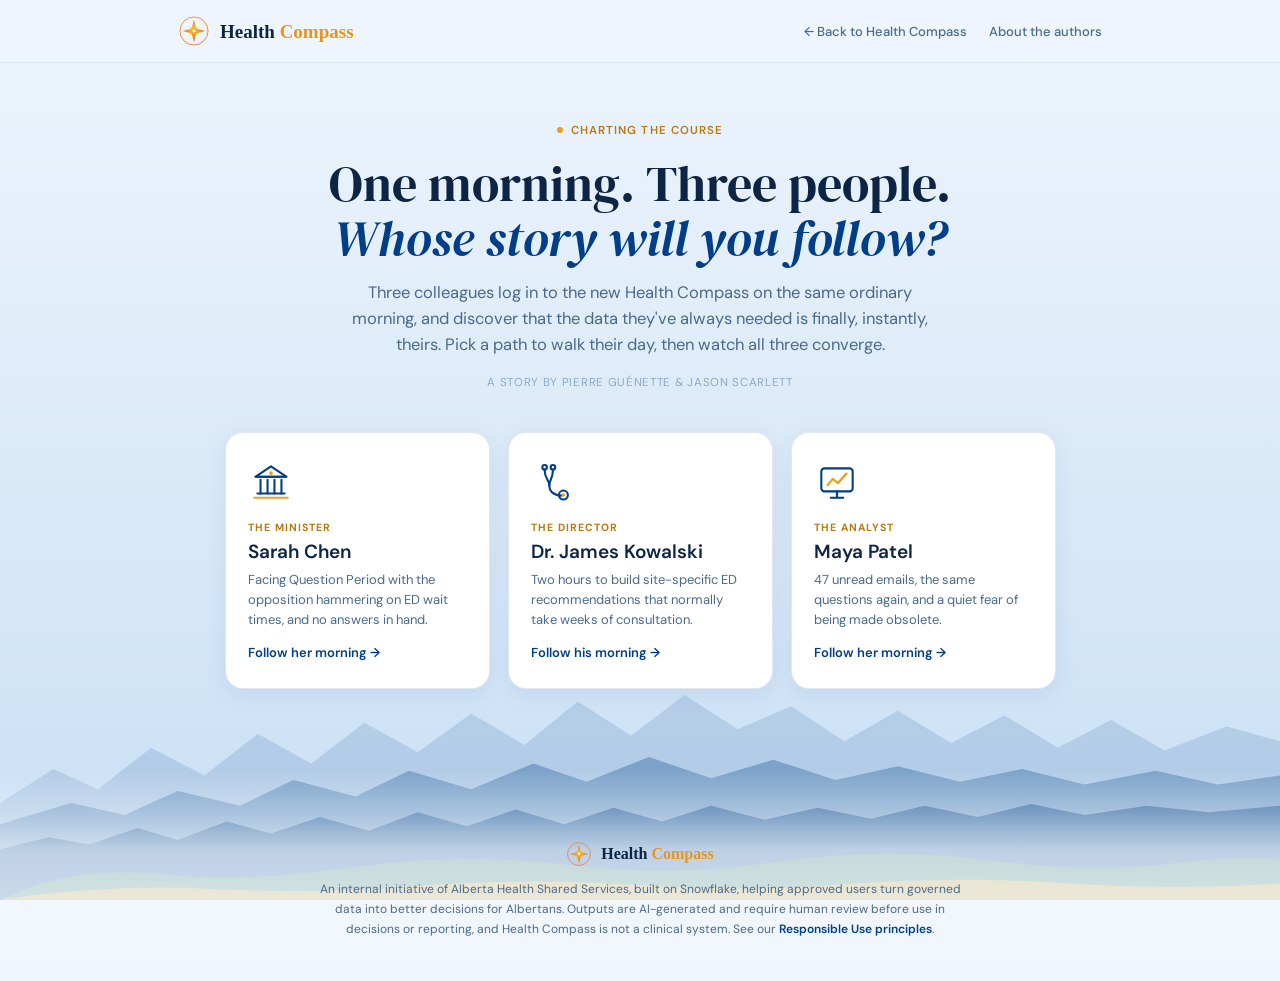
==== commit f462fb0c: "Add files via upload" ====
--- a/charting-the-course.html
+++ b/charting-the-course.html
@@ -29,7 +29,7 @@
 .footer-mark .fwm .h{color:var(--navy);}
 .footer-mark .fwm .c{color:#E8941F;}
 .footer-statement{font-size:12px;color:var(--text-muted);line-height:1.65;max-width:660px;}
-.footer-statement a{color:var(--blue);font-weight:600;text-decoration:none;}
+.footer-statement a{color:var(--blue);font-weight:600;text-decoration:none;cursor:pointer;}
 .footer-statement a:hover{text-decoration:underline;}
 @media (max-width:820px){.footer-inner{padding:52px 24px 34px;}.mountains{height:160px;}}
 
@@ -178,15 +178,30 @@
 .author p{font-size:13px;line-height:1.6;color:var(--text-muted);}
 .copyright{text-align:center;font-size:11px;color:var(--text-subtle);padding:20px;}
 
+.ru-intro{background:rgba(0,63,135,0.04);border-left:3px solid var(--gold);border-radius:0 10px 10px 0;padding:16px 18px;margin-bottom:18px;}
+.ru-intro p{font-family:'DM Serif Display',serif;font-style:italic;font-size:15px;line-height:1.55;color:var(--navy);margin:0;}
+.ru-lead{font-size:13px;color:var(--text-muted);line-height:1.6;margin-bottom:16px;}
+.ru-list{list-style:none;margin:0;padding:0;}
+.ru-list li{position:relative;padding:0 0 13px 26px;margin-bottom:13px;border-bottom:1px solid #EDF3FA;}
+.ru-list li:last-child{border-bottom:none;margin-bottom:0;padding-bottom:0;}
+.ru-list li::before{content:'';position:absolute;left:4px;top:5px;width:8px;height:8px;border-radius:50%;background:var(--gold);box-shadow:0 0 0 3px rgba(232,160,32,0.16);}
+.ru-t{display:block;font-size:13.5px;font-weight:600;color:var(--navy);margin-bottom:2px;}
+.ru-d{display:block;font-size:12.5px;color:var(--text-muted);line-height:1.55;}
+.modal-foot{display:flex;align-items:center;gap:10px;padding:14px 24px;border-top:1px solid #EDF3FA;}
+.modal-foot .mf-icon{width:20px;height:20px;flex-shrink:0;}
+.modal-foot .mf-text{font-size:11.5px;color:var(--text-muted);line-height:1.4;flex:1;}
+
+
 
 
 @media (max-width:820px){
   .grid{grid-template-columns:1fr;gap:0;}
-  .clockcol{position:sticky;top:108px;z-index:90;background:rgba(238,245,252,0.94);backdrop-filter:blur(8px);border-radius:14px;padding:10px 0 6px;margin-bottom:14px;display:flex;align-items:center;justify-content:center;gap:18px;}
-  .clock{width:90px;height:90px;margin:0;}
+  .switchbar{top:60px;flex-wrap:nowrap;overflow-x:auto;-webkit-overflow-scrolling:touch;justify-content:flex-start;padding:10px 14px;}
+  .switchbar button{flex-shrink:0;font-size:12px;padding:7px 13px;}
+  .clockcol{position:sticky;top:116px;z-index:90;background:rgba(238,245,252,0.94);backdrop-filter:blur(8px);border-radius:14px;padding:12px 0;margin-bottom:14px;display:flex;align-items:center;justify-content:center;gap:18px;}
+  .clock{width:96px;height:96px;margin:0;}
   .digital{margin-top:0;text-align:left;}
   .digital .time{font-size:24px;}.digital .act{margin-top:4px;}
-  .switchbar{top:59px;}
   .chooser h1{font-size:34px;}
 }
 @media (prefers-reduced-motion:reduce){
@@ -320,6 +335,31 @@
         </div>
       </div>
       <div class="copyright">© 2026 Pierre Guénette and Jason Scarlett. All rights reserved.</div>
+    </div>
+  </div>
+</div>
+
+
+<div class="overlay" id="responsibleModal">
+  <div class="modal">
+    <div class="modal-head"><h2>Responsible Use</h2><button onclick="closeResponsible()" aria-label="Close">&times;</button></div>
+    <div class="modal-body">
+      <div class="ru-intro"><p>Alberta's Health Compass provides powerful insight into our patients, our capacity, and our costs; but no tool can substitute for human judgment, ethical intent, or professional integrity. Every query, every analysis, and every decision made using the Health Compass is an act of professional responsibility. We are accountable not just for what the data shows, but for why we asked and what we do with the answer.</p></div>
+      <p class="ru-lead">Responsible use is a commitment every user makes when granted access. These principles are not a checklist; they are habits of mind to carry into every query.</p>
+      <ul class="ru-list">
+        <li><span class="ru-t">Start with a question, not a conclusion</span><span class="ru-d">Define your question first to avoid confirmation bias and selective reporting.</span></li>
+        <li><span class="ru-t">Report the full picture</span><span class="ru-d">Include all relevant findings, even those that contradict your hypothesis.</span></li>
+        <li><span class="ru-t">Be transparent about your starting question</span><span class="ru-d">Share the question you aimed to answer so others can judge scope and interpretation.</span></li>
+        <li><span class="ru-t">Self-critique before presenting</span><span class="ru-d">Check for contradicting metrics, consider whether you would present the same if results were unfavorable, and ensure proper context.</span></li>
+        <li><span class="ru-t">Acknowledge limitations</span><span class="ru-d">Clearly note data gaps, lags, or caveats as part of the analysis.</span></li>
+        <li><span class="ru-t">Seek a second set of eyes</span><span class="ru-d">Have a peer or data steward review key analyses for accuracy and balance.</span></li>
+        <li><span class="ru-t">Usage is auditable</span><span class="ru-d">Remember your queries and activity will be reviewed to support learning and accountability.</span></li>
+        <li><span class="ru-t">Raise concerns</span><span class="ru-d">Investigate unexpected results and consult a data steward when unsure about appropriate use.</span></li>
+      </ul>
+    </div>
+    <div class="modal-foot">
+      <svg class="mf-icon" viewBox="0 0 24 24" fill="none" xmlns="http://www.w3.org/2000/svg"><path d="M2.5 12 C5 7 9 5 12 5 s7 2 9.5 7 C19 17 15 19 12 19 S5 17 2.5 12 Z" stroke="#003F87" stroke-width="1.6"/><circle cx="12" cy="12" r="3" stroke="#003F87" stroke-width="1.6"/><circle cx="12" cy="12" r="1.3" fill="#E8A020"/></svg>
+      <span class="mf-text">AI-generated outputs are a starting point, not a final answer.</span>
     </div>
   </div>
 </div>
@@ -522,9 +562,12 @@
 }
 /* authors modal */
 function openAuthors(){document.getElementById('authorsModal').classList.add('show');}
+function openResponsible(){document.getElementById('responsibleModal').classList.add('show');}
+function closeResponsible(){document.getElementById('responsibleModal').classList.remove('show');}
 function closeAuthors(){document.getElementById('authorsModal').classList.remove('show');}
 document.getElementById('authorsModal').addEventListener('click',e=>{if(e.target.id==='authorsModal')closeAuthors();});
-document.addEventListener('keydown',e=>{if(e.key==='Escape')closeAuthors();});
+document.getElementById('responsibleModal').addEventListener('click',e=>{if(e.target.id==='responsibleModal')closeResponsible();});
+document.addEventListener('keydown',e=>{if(e.key==='Escape'){closeAuthors();closeResponsible();}});
 </script>
 
 
@@ -534,7 +577,7 @@
             <svg viewBox="0 0 512 512" xmlns="http://www.w3.org/2000/svg"><defs><radialGradient id="ftrGrad" cx="50%" cy="42%" r="62%"><stop offset="0%" stop-color="#F8C13A"/><stop offset="55%" stop-color="#E8941F"/><stop offset="100%" stop-color="#D9663B"/></radialGradient></defs><circle cx="256" cy="256" r="225.28" fill="none" stroke="url(#ftrGrad)" stroke-width="13"/><circle cx="256" cy="256" r="199.68" fill="none" stroke="#E8941F" stroke-width="4" stroke-dasharray="6 9" opacity="0.75"/><polygon points="335,177 280.6,256 335,335 256,280.6 177,335 231.4,256 177,177 256,231.4" fill="#F8C13A" opacity="0.9"/><polygon points="256,75.8 294.2,217.8 436.2,256 294.2,294.2 256,436.2 217.8,294.2 75.8,256 217.8,217.8" fill="url(#ftrGrad)"/><circle cx="256" cy="256" r="23" fill="#FFF6E0"/></svg>
             <span class="fwm"><span class="h">Health</span> <span class="c">Compass</span></span>
         </div>
-        <p class="footer-statement">An internal initiative of Alberta Health Shared Services, built on Snowflake, helping approved users turn governed data into better decisions for Albertans. Outputs are AI-generated and require human review before use in decisions or reporting, and Health Compass is not a clinical system. Use is governed by the <a href="https://albertahealthservices.sharepoint.com/:w:/r/teams/M365TAlbertaHealthCompass/Shared%20Documents/%F0%9F%93%A2%20General/Health%20Compass%20Usage%20Charter.docx?d=w9d25834202bd42e3a27ab7ab227bd3c1&amp;csf=1&amp;web=1&amp;e=fdLbov" target="_blank" rel="noopener">Health Compass Usage Charter</a>.</p>
+        <p class="footer-statement">An internal initiative of Alberta Health Shared Services, built on Snowflake, helping approved users turn governed data into better decisions for Albertans. Outputs are AI-generated and require human review before use in decisions or reporting, and Health Compass is not a clinical system. See our <a class="ru-open" onclick="openResponsible()">Responsible Use principles</a>.</p>
       </div>
 </footer>
 </body>
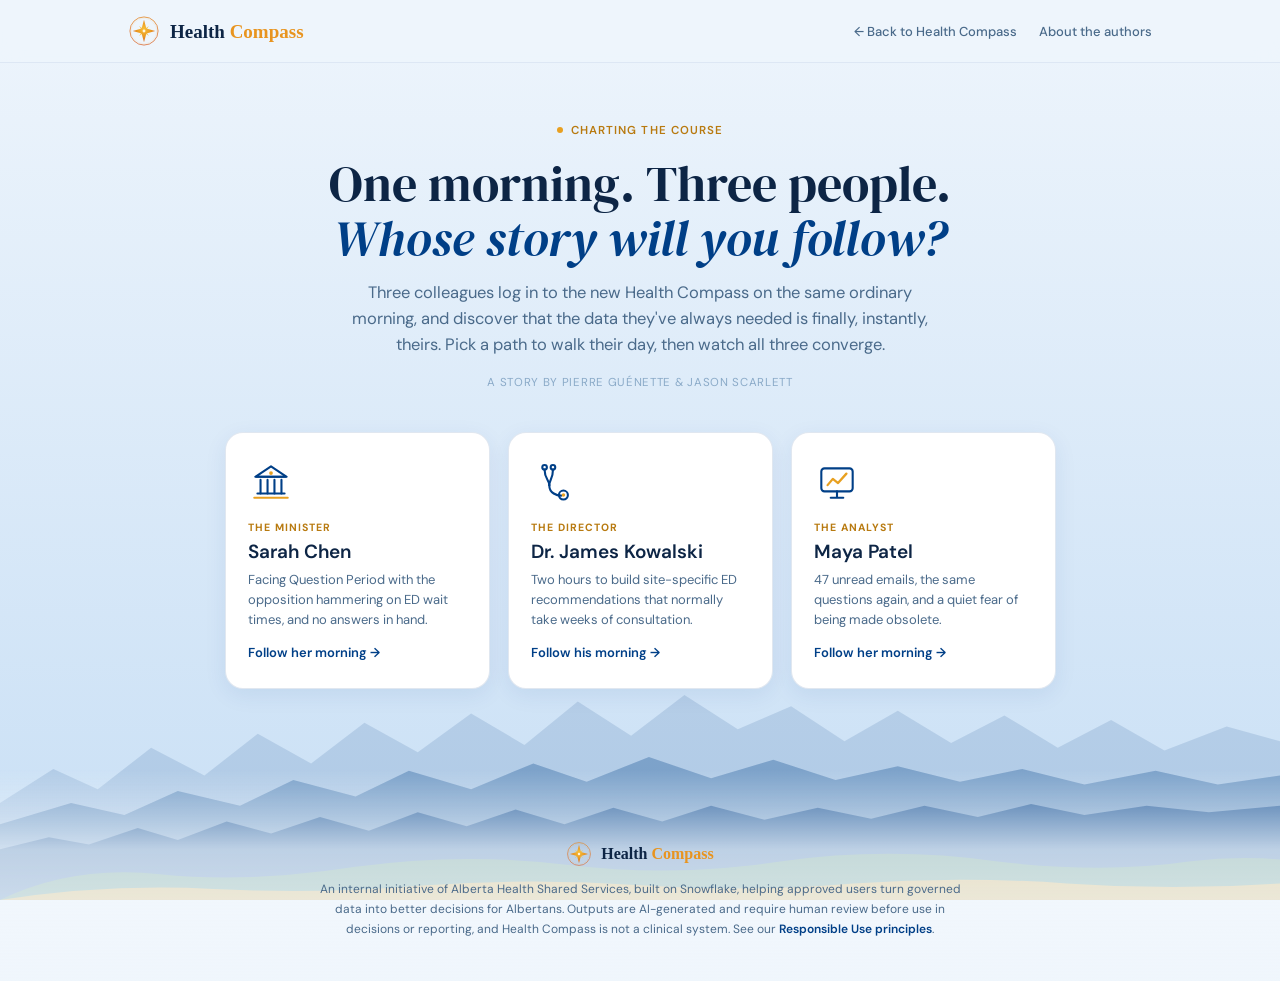
==== commit bb743250: "June 12th version" ====
--- a/charting-the-course.html
+++ b/charting-the-course.html
@@ -35,7 +35,7 @@
 
 /* header */
 .topbar{position:sticky;top:0;z-index:300;background:rgba(238,245,252,0.86);backdrop-filter:blur(10px);border-bottom:1px solid rgba(0,63,135,0.07);}
-.topbar-inner{max-width:980px;margin:0 auto;padding:15px 28px;display:flex;justify-content:space-between;align-items:center;}
+.topbar-inner{max-width:1120px;margin:0 auto;padding:15px 48px;display:flex;justify-content:space-between;align-items:center;}
 .brand{display:flex;align-items:center;gap:10px;text-decoration:none;}
 .topnav{display:flex;align-items:center;gap:22px;}
 .brand .mark{width:32px;height:32px;}
@@ -44,7 +44,7 @@
 .topbar a{font-size:13px;color:var(--text-muted);text-decoration:none;font-weight:500;cursor:pointer;}
 .topbar a:hover{color:var(--blue);}
 
-.wrap{max-width:980px;margin:0 auto;padding:0 28px;}
+.wrap{max-width:1120px;margin:0 auto;padding:0 48px;}
 
 /* chooser */
 .chooser{padding:54px 0 80px;text-align:center;}
@@ -307,7 +307,7 @@
       </div>
       <p class="center">We need you.</p>
       <p style="text-align:center;">The data is waiting. The Health Compass is ready. Your colleagues are already contributing.</p>
-      <a class="cta" href="https://teams.microsoft.com/l/entity/81fef3a6-72aa-4648-a763-de824aeafb7d/_djb2_msteams_prefix_765039569?context=%7B%22channelId%22%3A%2219%3AXLKrdw8h-34jPKt1b6PFGFiIVzLABgse3x3Lj-J4nuE1%40thread.tacv2%22%7D&amp;tenantId=11930486-b470-48f2-9166-3f0cc3087727" target="_blank" rel="noopener">Express your interest<svg width="16" height="16" viewBox="0 0 24 24" fill="none" stroke="#fff" stroke-width="2.5" stroke-linecap="round"><path d="M5 12h14M13 6l6 6-6 6"/></svg></a>
+      <a class="cta" href="https://redcap.albertahealthservices.ca/surveys/?s=XNHJ9PXECNJRN3FX" target="_blank" rel="noopener">Express your interest<svg width="16" height="16" viewBox="0 0 24 24" fill="none" stroke="#fff" stroke-width="2.5" stroke-linecap="round"><path d="M5 12h14M13 6l6 6-6 6"/></svg></a>
       <span class="authors-link" onclick="openAuthors()">About the authors →</span>
     </div>
   </div>
